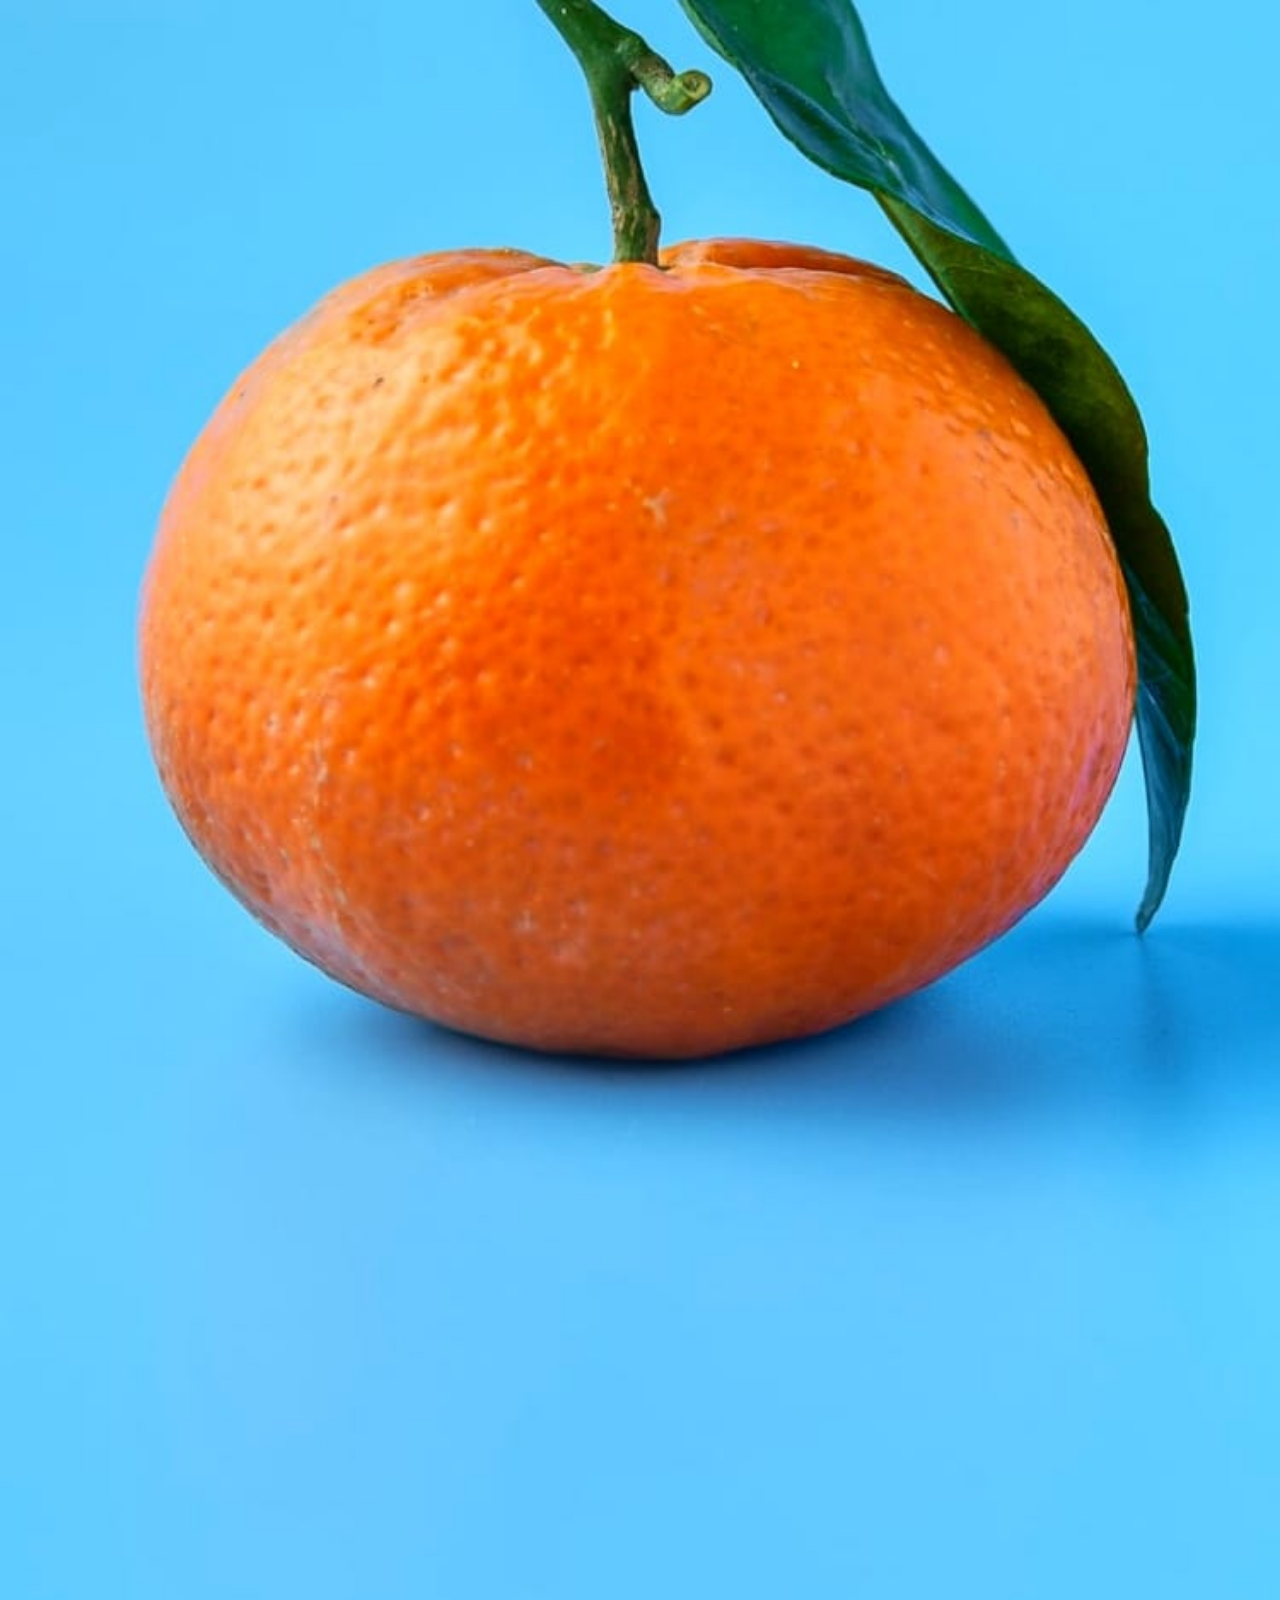
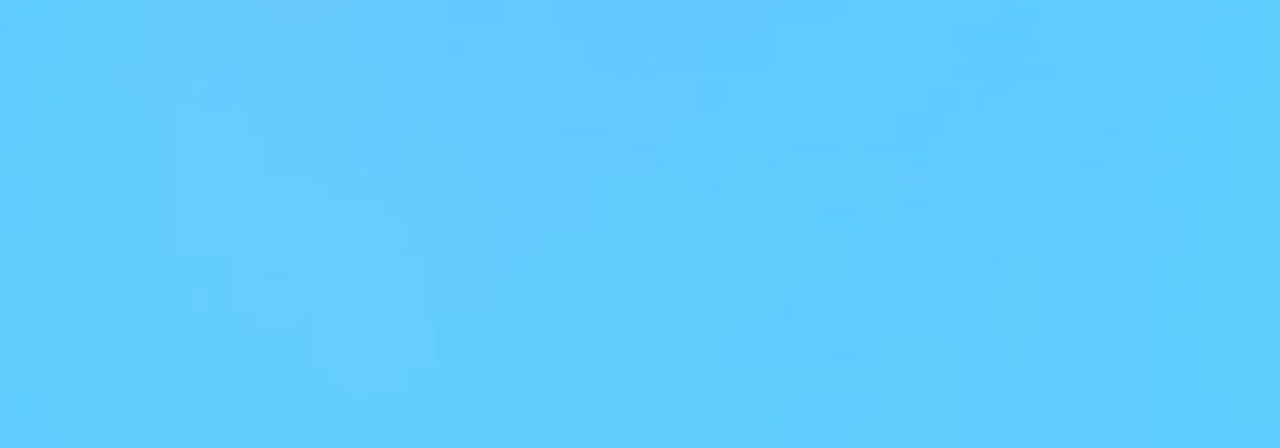
==== teste.html @ 60835197 "FInal-Mobile-firts" ====
<!DOCTYPE html>
<html lang="pt-br">
<head>
    <meta charset="UTF-8">
    <meta name="viewport" content="width=device-width, initial-scale=1.0">
    <title>Document</title>
    <style>
        
        body{
            padding: 0;
            margin: 0;
        }
        div{
            background-image: url("images/mobile/image-photography.jpg");
            background-position: center center;
            background-repeat: no-repeat;
            background-size: 100% 100%;
            background-color: blue;
            width: 100%;
            height: calc(100vw * 1.6);
            
        }
    </style>
</head>
<body>
    <div></div>
</body>
</html>
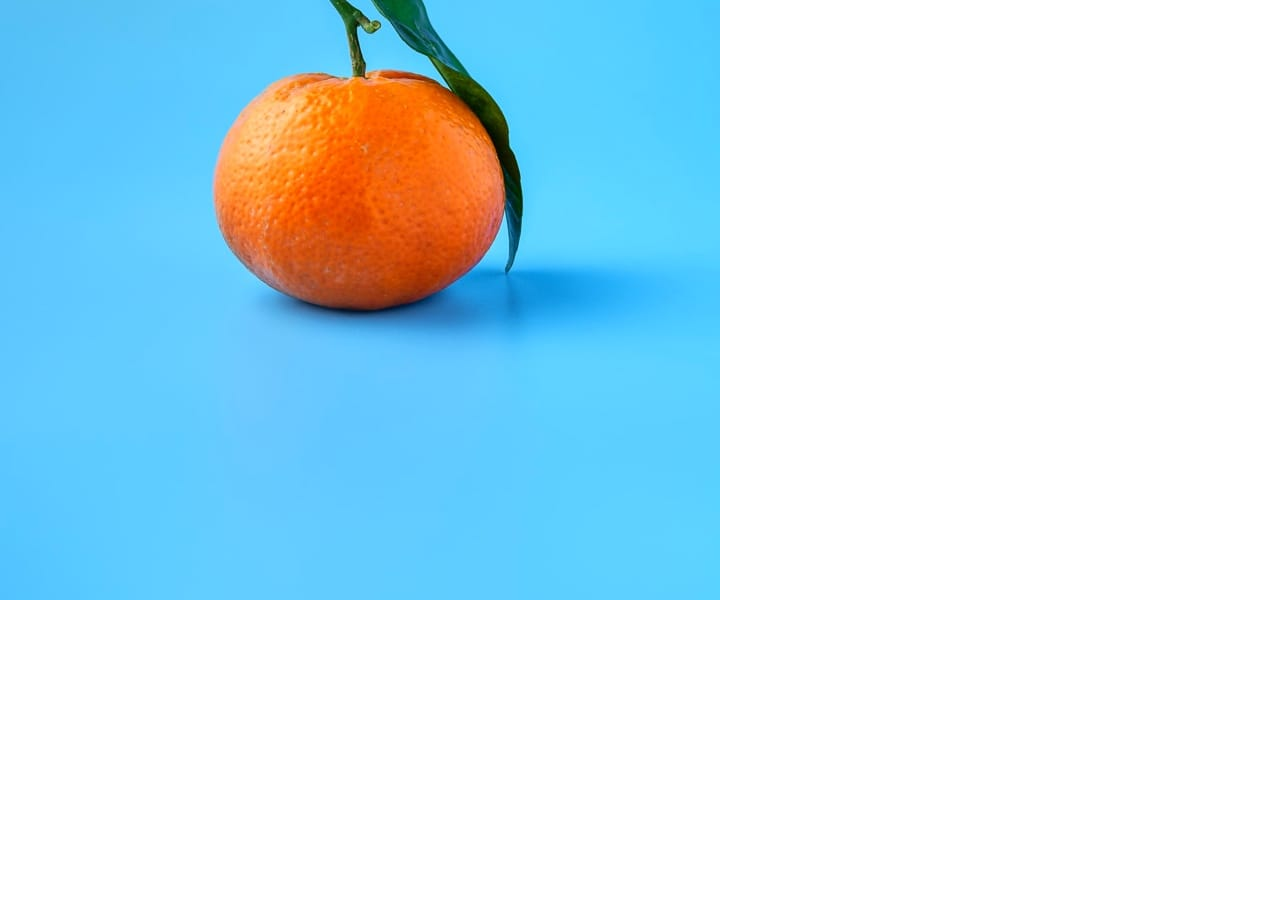
==== commit aee6cbb6: "Beginning of PC version" ====
--- a/teste.html
+++ b/teste.html
@@ -18,11 +18,10 @@
             background-color: blue;
             width: 100%;
             height: calc(100vw * 1.6);
-            
         }
     </style>
 </head>
 <body>
-    <div></div>
+    <img src="images/desktop/image-photography.jpg" alt="">
 </body>
 </html>